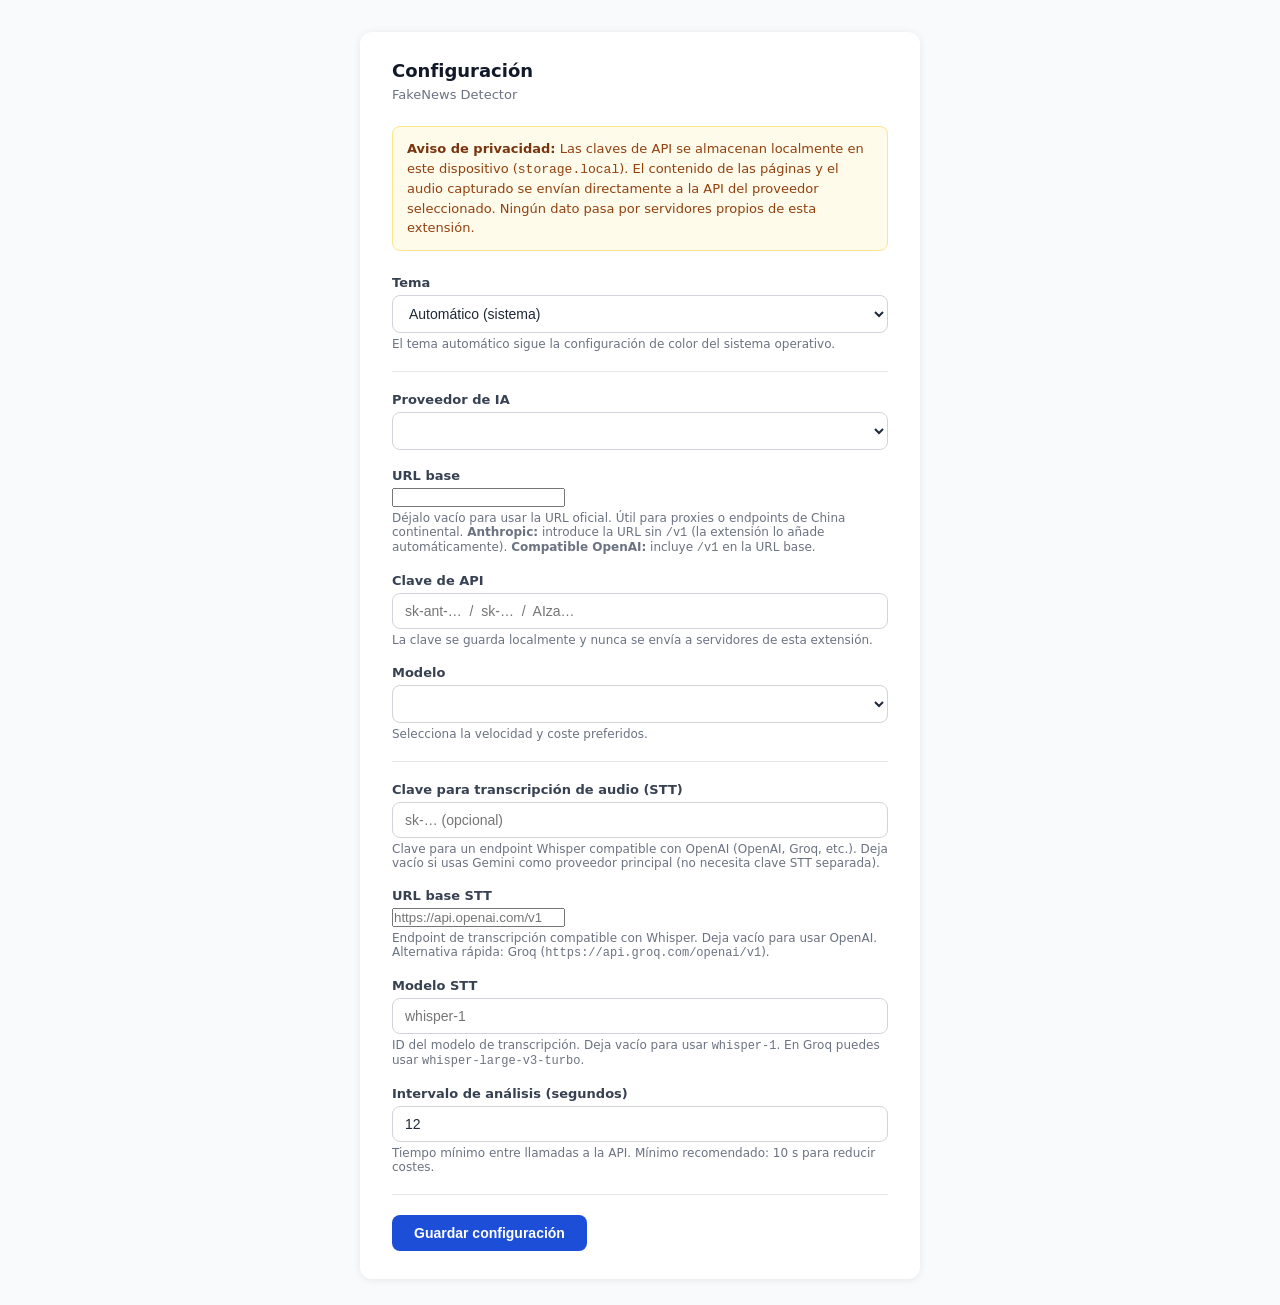
==== options/options.html @ 3ee40a0e "feat: universal AI provider support with protocol adapters and custom endpoints" ====
<!DOCTYPE html>
<html lang="es">
<head>
  <meta charset="UTF-8" />
  <meta name="viewport" content="width=device-width, initial-scale=1.0" />
  <title>FakeNews Detector — Configuración</title>
  <link rel="stylesheet" href="options.css" />
  <!-- Pre-paint theme: synchronous read from sessionStorage prevents FOUC on repeat opens -->
  <script>
    try {
      var _t = sessionStorage.getItem("theme_resolved");
      if (_t === "dark" || _t === "light") document.documentElement.setAttribute("data-theme", _t);
    } catch {}
  </script>
</head>
<body>
  <div class="container">
    <h1>Configuración</h1>
    <p class="subtitle">FakeNews Detector</p>

    <div class="warning-box">
      <strong>Aviso de privacidad:</strong> Las claves de API se almacenan localmente en este dispositivo
      (<code>storage.local</code>). El contenido de las páginas y el audio capturado se envían
      directamente a la API del proveedor seleccionado. Ningún dato pasa por servidores propios de esta extensión.
    </div>

    <!-- Theme -->
    <div class="form-group">
      <label for="select-theme">Tema</label>
      <select id="select-theme">
        <option value="auto">Automático (sistema)</option>
        <option value="light">Claro</option>
        <option value="dark">Oscuro</option>
      </select>
      <p class="hint">El tema automático sigue la configuración de color del sistema operativo.</p>
    </div>

    <div class="divider"></div>

    <!-- Provider — built from PROVIDERS registry by options.js -->
    <div class="form-group">
      <label for="select-provider">Proveedor de IA</label>
      <select id="select-provider">
        <!-- options injected by JS -->
      </select>
    </div>

    <!-- Base URL — editable override; required when provider is "custom" -->
    <div class="form-group" id="baseurl-group">
      <label for="input-baseurl">URL base</label>
      <input type="url" id="input-baseurl" autocomplete="off" placeholder="" />
      <p class="hint">
        Déjalo vacío para usar la URL oficial. Útil para proxies o endpoints de China continental.
        <strong>Anthropic:</strong> introduce la URL sin <code>/v1</code> (la extensión lo añade automáticamente).
        <strong>Compatible OpenAI:</strong> incluye <code>/v1</code> en la URL base.
      </p>
      <p class="field-error" id="baseurl-error" style="display:none;"></p>
    </div>

    <!-- API Key -->
    <div class="form-group" id="apikey-group">
      <label for="input-apikey">Clave de API</label>
      <input type="password" id="input-apikey" autocomplete="off"
             placeholder="sk-ant-…  /  sk-…  /  AIza…" />
      <p class="hint" id="apikey-hint">
        La clave se guarda localmente y nunca se envía a servidores de esta extensión.
      </p>
    </div>

    <!-- Model -->
    <div class="form-group">
      <label for="select-model">Modelo</label>
      <select id="select-model"></select>
      <div id="custom-model-group" style="display:none; margin-top:8px;">
        <input type="text" id="input-model-custom" autocomplete="off"
               placeholder="ID del modelo personalizado" />
      </div>
      <p class="hint" id="model-hint">Selecciona la velocidad y coste preferidos.</p>
    </div>

    <div class="divider"></div>

    <!-- STT section (hidden when provider = openai, openai key covers it) -->
    <div id="stt-group">

      <div class="form-group">
        <label for="input-stt-key">Clave para transcripción de audio (STT)</label>
        <input type="password" id="input-stt-key" autocomplete="off" placeholder="sk-… (opcional)" />
        <p class="hint">
          Clave para un endpoint Whisper compatible con OpenAI (OpenAI, Groq, etc.).
          Deja vacío si usas Gemini como proveedor principal (no necesita clave STT separada).
        </p>
      </div>

      <div class="form-group">
        <label for="input-stt-baseurl">URL base STT</label>
        <input type="url" id="input-stt-baseurl" autocomplete="off"
               placeholder="https://api.openai.com/v1" />
        <p class="hint">
          Endpoint de transcripción compatible con Whisper. Deja vacío para usar OpenAI.
          Alternativa rápida: Groq (<code>https://api.groq.com/openai/v1</code>).
        </p>
        <p class="field-error" id="stt-baseurl-error" style="display:none;"></p>
      </div>

      <div class="form-group">
        <label for="input-stt-model">Modelo STT</label>
        <input type="text" id="input-stt-model" autocomplete="off" placeholder="whisper-1" />
        <p class="hint">
          ID del modelo de transcripción. Deja vacío para usar <code>whisper-1</code>.
          En Groq puedes usar <code>whisper-large-v3-turbo</code>.
        </p>
      </div>

    </div>

    <!-- Interval -->
    <div class="form-group">
      <label for="input-interval">Intervalo de análisis (segundos)</label>
      <input type="number" id="input-interval" min="5" max="300" step="1" value="12" />
      <p class="hint">Tiempo mínimo entre llamadas a la API. Mínimo recomendado: 10 s para reducir costes.</p>
    </div>

    <div class="divider"></div>

    <button class="btn-save" id="btn-save">Guardar configuración</button>
    <span class="confirm-msg" id="confirm-msg">✓ Guardado</span>
  </div>

  <script type="module" src="options.js"></script>
</body>
</html>
---- options/options.css ----
/* options/options.css */

/* ── Color tokens ──────────────────────────────────────────── */
:root {
  --bg:                #f9fafb;
  --surface:           #ffffff;
  --text:              #1f2937;
  --text-strong:       #111827;
  --text-muted:        #6b7280;
  --text-secondary:    #374151;
  --border:            #e5e7eb;
  --border-input:      #d1d5db;
  --shadow:            rgba(0,0,0,0.08);
  --warning-bg:        #fffbeb;
  --warning-border:    #fde68a;
  --warning-text:      #92400e;
  --warning-strong:    #78350f;
  --success-text:      #059669;
}

:root[data-theme="dark"] {
  --bg:                #111827;
  --surface:           #1f2937;
  --text:              #f3f4f6;
  --text-strong:       #f9fafb;
  --text-muted:        #9ca3af;
  --text-secondary:    #d1d5db;
  --border:            #374151;
  --border-input:      #4b5563;
  --shadow:            rgba(0,0,0,0.35);
  --warning-bg:        #1c1300;
  --warning-border:    #78350f;
  --warning-text:      #fbbf24;
  --warning-strong:    #fcd34d;
  --success-text:      #34d399;
}

/* ── Reset ─────────────────────────────────────────────────── */
*, *::before, *::after { box-sizing: border-box; margin: 0; padding: 0; }

body {
  font-family: system-ui, -apple-system, sans-serif;
  font-size: 14px;
  color: var(--text);
  background: var(--bg);
  padding: 32px 16px;
}

.container {
  max-width: 560px;
  margin: 0 auto;
  background: var(--surface);
  border-radius: 12px;
  padding: 28px 32px;
  box-shadow: 0 1px 8px var(--shadow);
}

h1 {
  font-size: 18px;
  font-weight: 700;
  color: var(--text-strong);
  margin-bottom: 6px;
}

.subtitle {
  font-size: 13px;
  color: var(--text-muted);
  margin-bottom: 24px;
}

.warning-box {
  background: var(--warning-bg);
  border: 1px solid var(--warning-border);
  border-radius: 8px;
  padding: 12px 14px;
  font-size: 13px;
  color: var(--warning-text);
  margin-bottom: 24px;
  line-height: 1.5;
}

.warning-box strong { color: var(--warning-strong); }

.form-group { margin-bottom: 18px; }

label {
  display: block;
  font-weight: 600;
  font-size: 13px;
  color: var(--text-secondary);
  margin-bottom: 5px;
}

.hint {
  font-size: 12px;
  color: var(--text-muted);
  margin-top: 4px;
}

select,
input[type="text"],
input[type="password"],
input[type="number"] {
  width: 100%;
  padding: 9px 12px;
  border: 1px solid var(--border-input);
  border-radius: 8px;
  font-size: 14px;
  color: var(--text);
  background: var(--surface);
  transition: border-color 0.15s;
  outline: none;
}

select:focus,
input:focus {
  border-color: #2563eb;
  box-shadow: 0 0 0 3px rgba(37,99,235,0.15);
}

/* Dark mode: input backgrounds need to match surface */
:root[data-theme="dark"] select,
:root[data-theme="dark"] input[type="text"],
:root[data-theme="dark"] input[type="password"],
:root[data-theme="dark"] input[type="number"] {
  color-scheme: dark;
}

.divider {
  height: 1px;
  background: var(--border);
  margin: 20px 0;
}

.btn-save {
  background: #1d4ed8;
  color: #fff;
  border: none;
  border-radius: 8px;
  padding: 10px 22px;
  font-size: 14px;
  font-weight: 600;
  cursor: pointer;
  transition: background 0.15s;
}

.btn-save:hover { background: #1e40af; }

.confirm-msg {
  display: inline-block;
  margin-left: 12px;
  font-size: 13px;
  color: var(--success-text);
  opacity: 0;
  transition: opacity 0.3s;
}

.confirm-msg.visible { opacity: 1; }

#stt-group { transition: opacity 0.2s; }

/* Base URL required highlight (custom provider) */
.input-required {
  border-color: #b45309 !important;
  box-shadow: 0 0 0 3px rgba(180,83,9,0.15);
}

:root[data-theme="dark"] .input-required {
  border-color: #d97706 !important;
  box-shadow: 0 0 0 3px rgba(217,119,6,0.2);
}

/* Inline field error message */
.field-error {
  font-size: 12px;
  color: #dc2626;
  margin-top: 4px;
}

:root[data-theme="dark"] .field-error {
  color: #f87171;
}
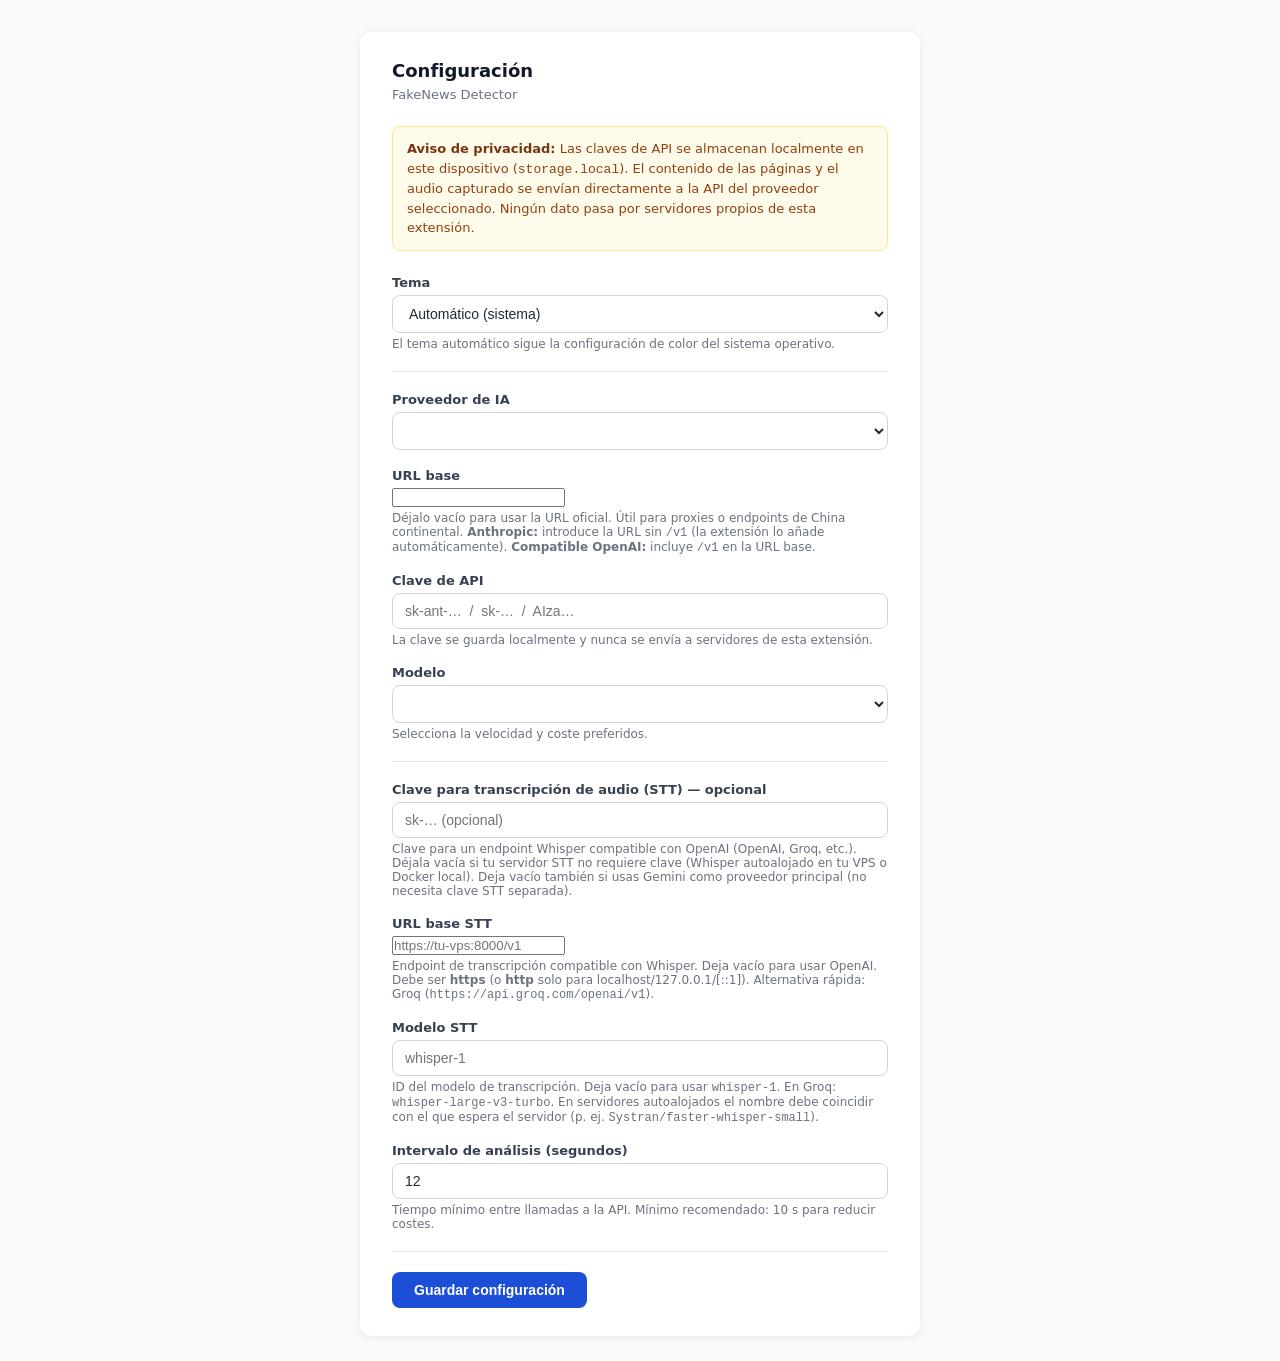
==== commit 7215bb48: "feat: keyless self-hosted Whisper STT (local or remote https VPS)" ====
--- a/options/options.html
+++ b/options/options.html
@@ -80,24 +80,26 @@
 
     <div class="divider"></div>
 
-    <!-- STT section (hidden when provider = openai, openai key covers it) -->
+    <!-- STT section (always visible; openai provider users may configure a custom STT endpoint) -->
     <div id="stt-group">
 
       <div class="form-group">
-        <label for="input-stt-key">Clave para transcripción de audio (STT)</label>
+        <label for="input-stt-key">Clave para transcripción de audio (STT) — opcional</label>
         <input type="password" id="input-stt-key" autocomplete="off" placeholder="sk-… (opcional)" />
         <p class="hint">
           Clave para un endpoint Whisper compatible con OpenAI (OpenAI, Groq, etc.).
-          Deja vacío si usas Gemini como proveedor principal (no necesita clave STT separada).
+          Déjala vacía si tu servidor STT no requiere clave (Whisper autoalojado en tu VPS o Docker local).
+          Deja vacío también si usas Gemini como proveedor principal (no necesita clave STT separada).
         </p>
       </div>
 
       <div class="form-group">
         <label for="input-stt-baseurl">URL base STT</label>
         <input type="url" id="input-stt-baseurl" autocomplete="off"
-               placeholder="https://api.openai.com/v1" />
+               placeholder="https://tu-vps:8000/v1" />
         <p class="hint">
           Endpoint de transcripción compatible con Whisper. Deja vacío para usar OpenAI.
+          Debe ser <strong>https</strong> (o <strong>http</strong> solo para localhost/127.0.0.1/[::1]).
           Alternativa rápida: Groq (<code>https://api.groq.com/openai/v1</code>).
         </p>
         <p class="field-error" id="stt-baseurl-error" style="display:none;"></p>
@@ -108,7 +110,9 @@
         <input type="text" id="input-stt-model" autocomplete="off" placeholder="whisper-1" />
         <p class="hint">
           ID del modelo de transcripción. Deja vacío para usar <code>whisper-1</code>.
-          En Groq puedes usar <code>whisper-large-v3-turbo</code>.
+          En Groq: <code>whisper-large-v3-turbo</code>.
+          En servidores autoalojados el nombre debe coincidir con el que espera el servidor
+          (p.&nbsp;ej. <code>Systran/faster-whisper-small</code>).
         </p>
       </div>
 
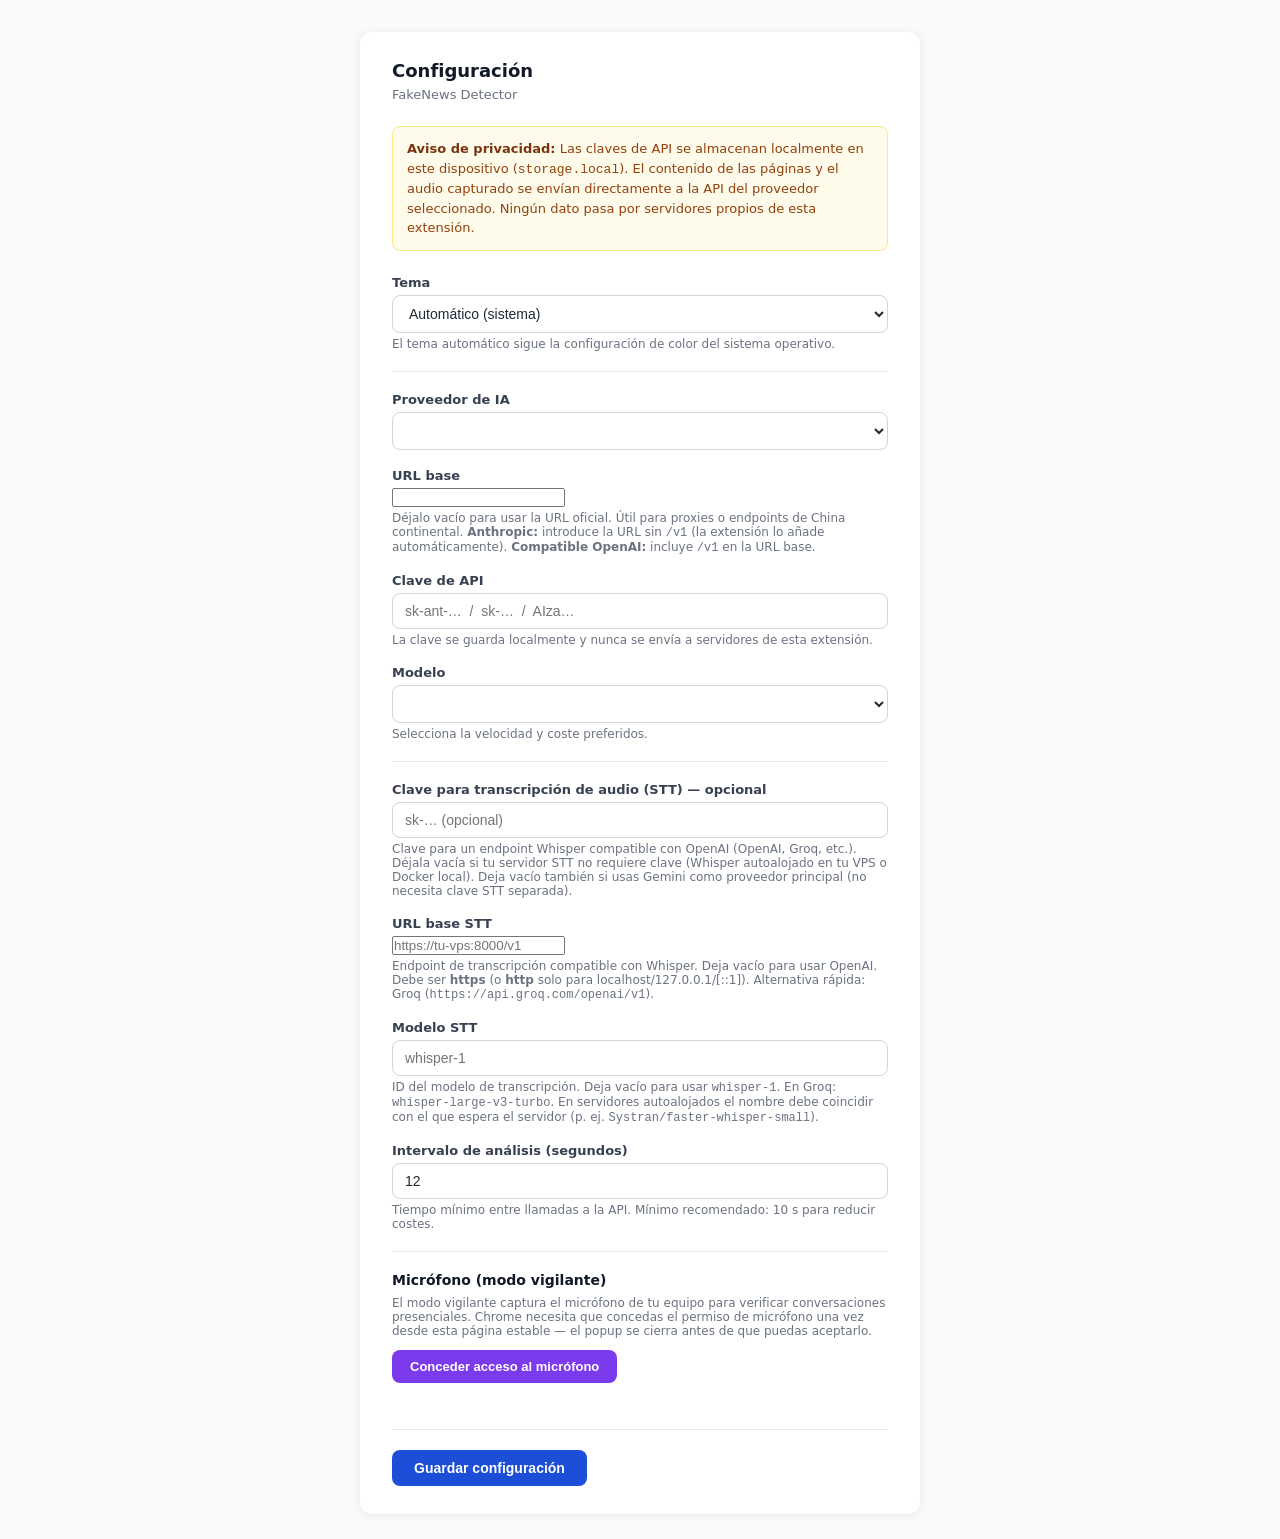
==== commit 5a7f905b: "fix: side panel follows active tab, mic permission via options page, per-browser install guides - Fi" ====
--- a/options/options.html
+++ b/options/options.html
@@ -127,6 +127,19 @@
 
     <div class="divider"></div>
 
+    <!-- Microphone permission (Chrome / Edge only) -->
+    <div id="mic-permission-section">
+      <h2 class="section-title">Micrófono (modo vigilante)</h2>
+      <p class="hint" style="margin-bottom: 12px;">
+        El modo vigilante captura el micrófono de tu equipo para verificar conversaciones presenciales.
+        Chrome necesita que concedas el permiso de micrófono una vez desde esta página estable — el popup se cierra antes de que puedas aceptarlo.
+      </p>
+      <button class="btn-mic-grant" id="btn-grant-mic">Conceder acceso al micrófono</button>
+      <p class="mic-perm-status" id="mic-perm-status"></p>
+    </div>
+
+    <div class="divider"></div>
+
     <button class="btn-save" id="btn-save">Guardar configuración</button>
     <span class="confirm-msg" id="confirm-msg">✓ Guardado</span>
   </div>
--- a/options/options.css
+++ b/options/options.css
@@ -180,3 +180,41 @@
 :root[data-theme="dark"] .field-error {
   color: #f87171;
 }
+
+/* ── Microphone permission section ─────────────────────────── */
+.section-title {
+  font-size: 14px;
+  font-weight: 700;
+  color: var(--text-strong);
+  margin-bottom: 8px;
+}
+
+.btn-mic-grant {
+  background: #7c3aed;
+  color: #fff;
+  border: none;
+  border-radius: 8px;
+  padding: 9px 18px;
+  font-size: 13px;
+  font-weight: 600;
+  cursor: pointer;
+  transition: background 0.15s;
+}
+
+.btn-mic-grant:hover:not(:disabled) { background: #6d28d9; }
+
+.btn-mic-grant:disabled {
+  opacity: 0.55;
+  cursor: not-allowed;
+}
+
+.mic-perm-status {
+  font-size: 13px;
+  margin-top: 8px;
+  min-height: 18px;
+}
+
+.mic-perm-success { color: var(--success-text); }
+.mic-perm-error   { color: #dc2626; }
+
+:root[data-theme="dark"] .mic-perm-error { color: #f87171; }
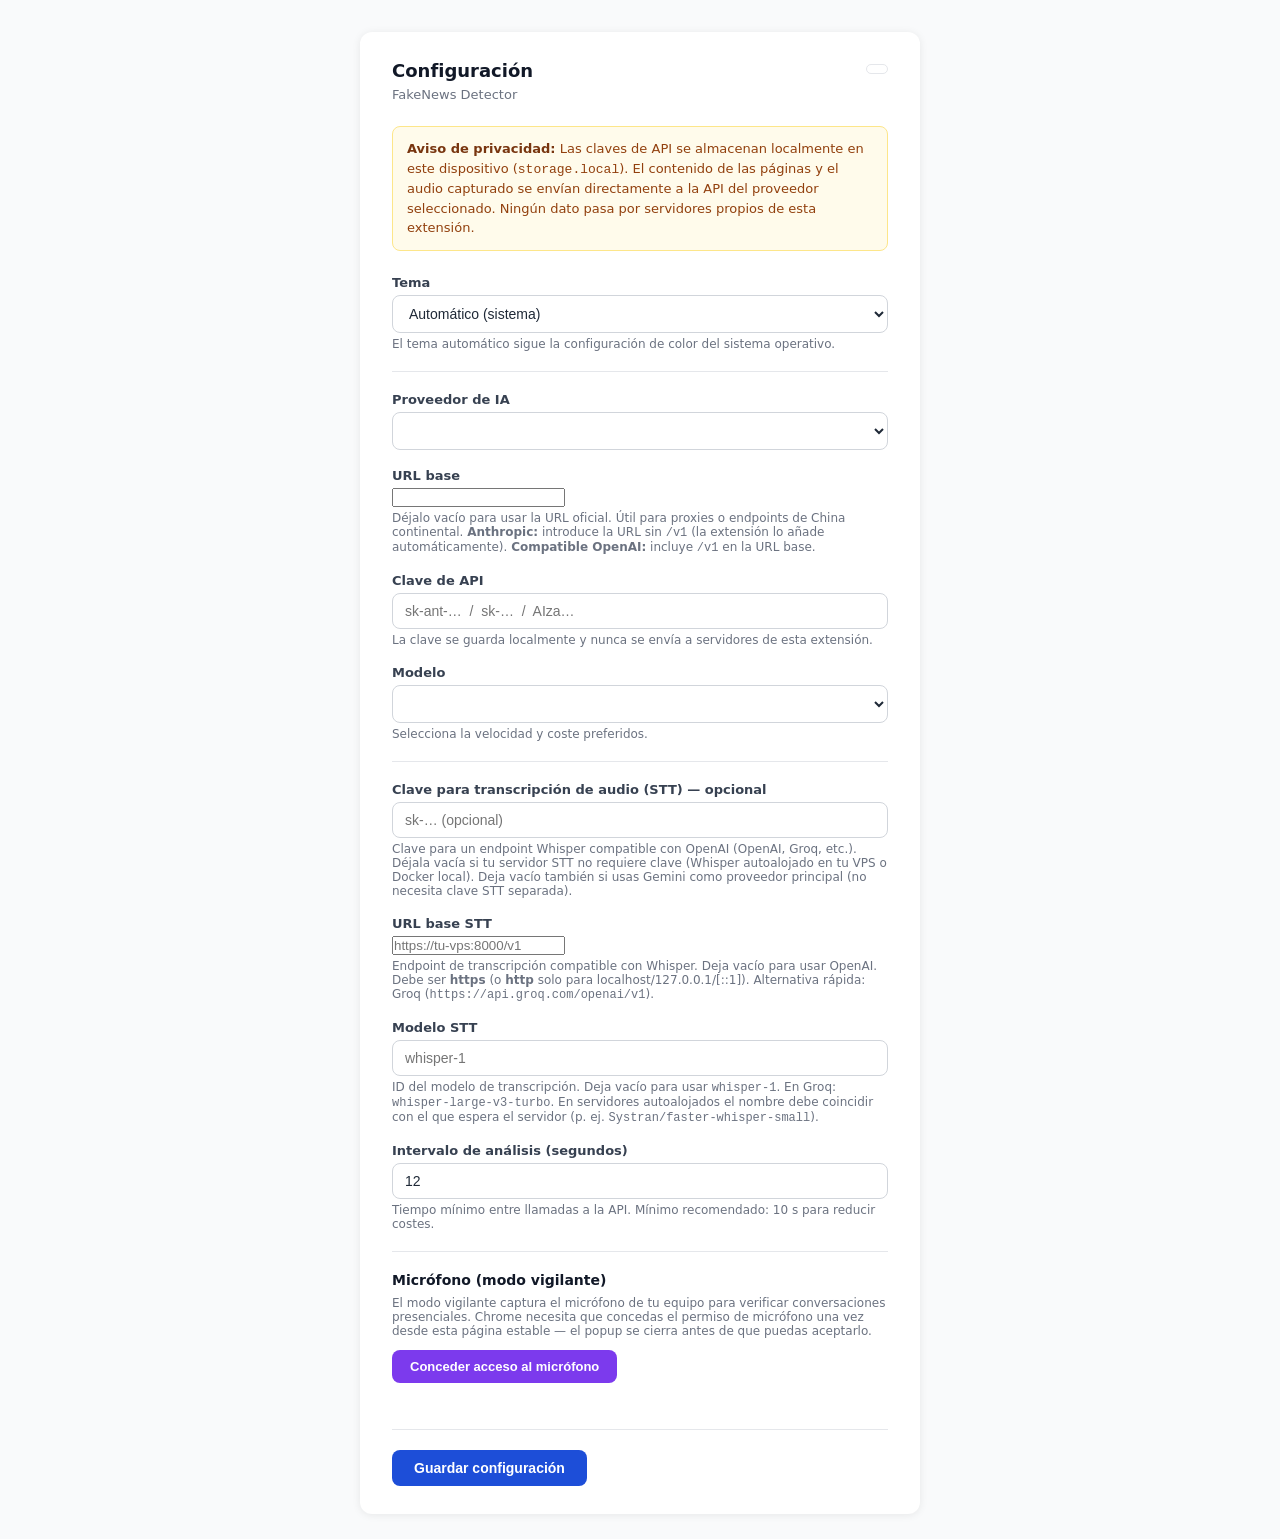
==== commit 146fa7e1: "feat: add Buy Me a Coffee donation chip to options, popup, and side panel headers" ====
--- a/options/options.html
+++ b/options/options.html
@@ -5,18 +5,19 @@
   <meta name="viewport" content="width=device-width, initial-scale=1.0" />
   <title>FakeNews Detector — Configuración</title>
   <link rel="stylesheet" href="options.css" />
-  <!-- Pre-paint theme: synchronous read from sessionStorage prevents FOUC on repeat opens -->
-  <script>
-    try {
-      var _t = sessionStorage.getItem("theme_resolved");
-      if (_t === "dark" || _t === "light") document.documentElement.setAttribute("data-theme", _t);
-    } catch {}
-  </script>
+  <!-- Pre-paint theme (external script — MV3 CSP blocks inline scripts) -->
+  <script src="../lib/theme-preload.js"></script>
 </head>
 <body>
   <div class="container">
-    <h1>Configuración</h1>
-    <p class="subtitle">FakeNews Detector</p>
+    <div class="options-header">
+      <div class="options-header-text">
+        <h1>Configuración</h1>
+        <p class="subtitle">FakeNews Detector</p>
+      </div>
+      <a class="donate-chip" id="donate-chip" target="_blank" rel="noopener noreferrer"
+         title="Apoya el desarrollo de esta extensión"></a>
+    </div>
 
     <div class="warning-box">
       <strong>Aviso de privacidad:</strong> Las claves de API se almacenan localmente en este dispositivo
--- a/options/options.css
+++ b/options/options.css
@@ -55,6 +55,42 @@
   box-shadow: 0 1px 8px var(--shadow);
 }
 
+/* ── Options header (title block + donate chip) ─────────────── */
+.options-header {
+  display: flex;
+  align-items: flex-start;
+  justify-content: space-between;
+  gap: 12px;
+  margin-bottom: 24px;
+}
+
+.options-header .subtitle {
+  margin-bottom: 0;
+}
+
+/* ── Donation chip ──────────────────────────────────────────── */
+.donate-chip {
+  display: inline-flex;
+  align-items: center;
+  padding: 4px 10px;
+  border-radius: 9999px;
+  font-size: 11px;
+  font-weight: 500;
+  color: var(--text-muted);
+  background: var(--surface);
+  border: 1px solid var(--border);
+  text-decoration: none;
+  white-space: nowrap;
+  flex-shrink: 0;
+  margin-top: 4px;
+  transition: background 0.15s, color 0.15s;
+}
+
+.donate-chip:hover {
+  color: var(--text);
+  background: var(--border);
+}
+
 h1 {
   font-size: 18px;
   font-weight: 700;
@@ -65,7 +101,7 @@
 .subtitle {
   font-size: 13px;
   color: var(--text-muted);
-  margin-bottom: 24px;
+  margin-bottom: 0;
 }
 
 .warning-box {
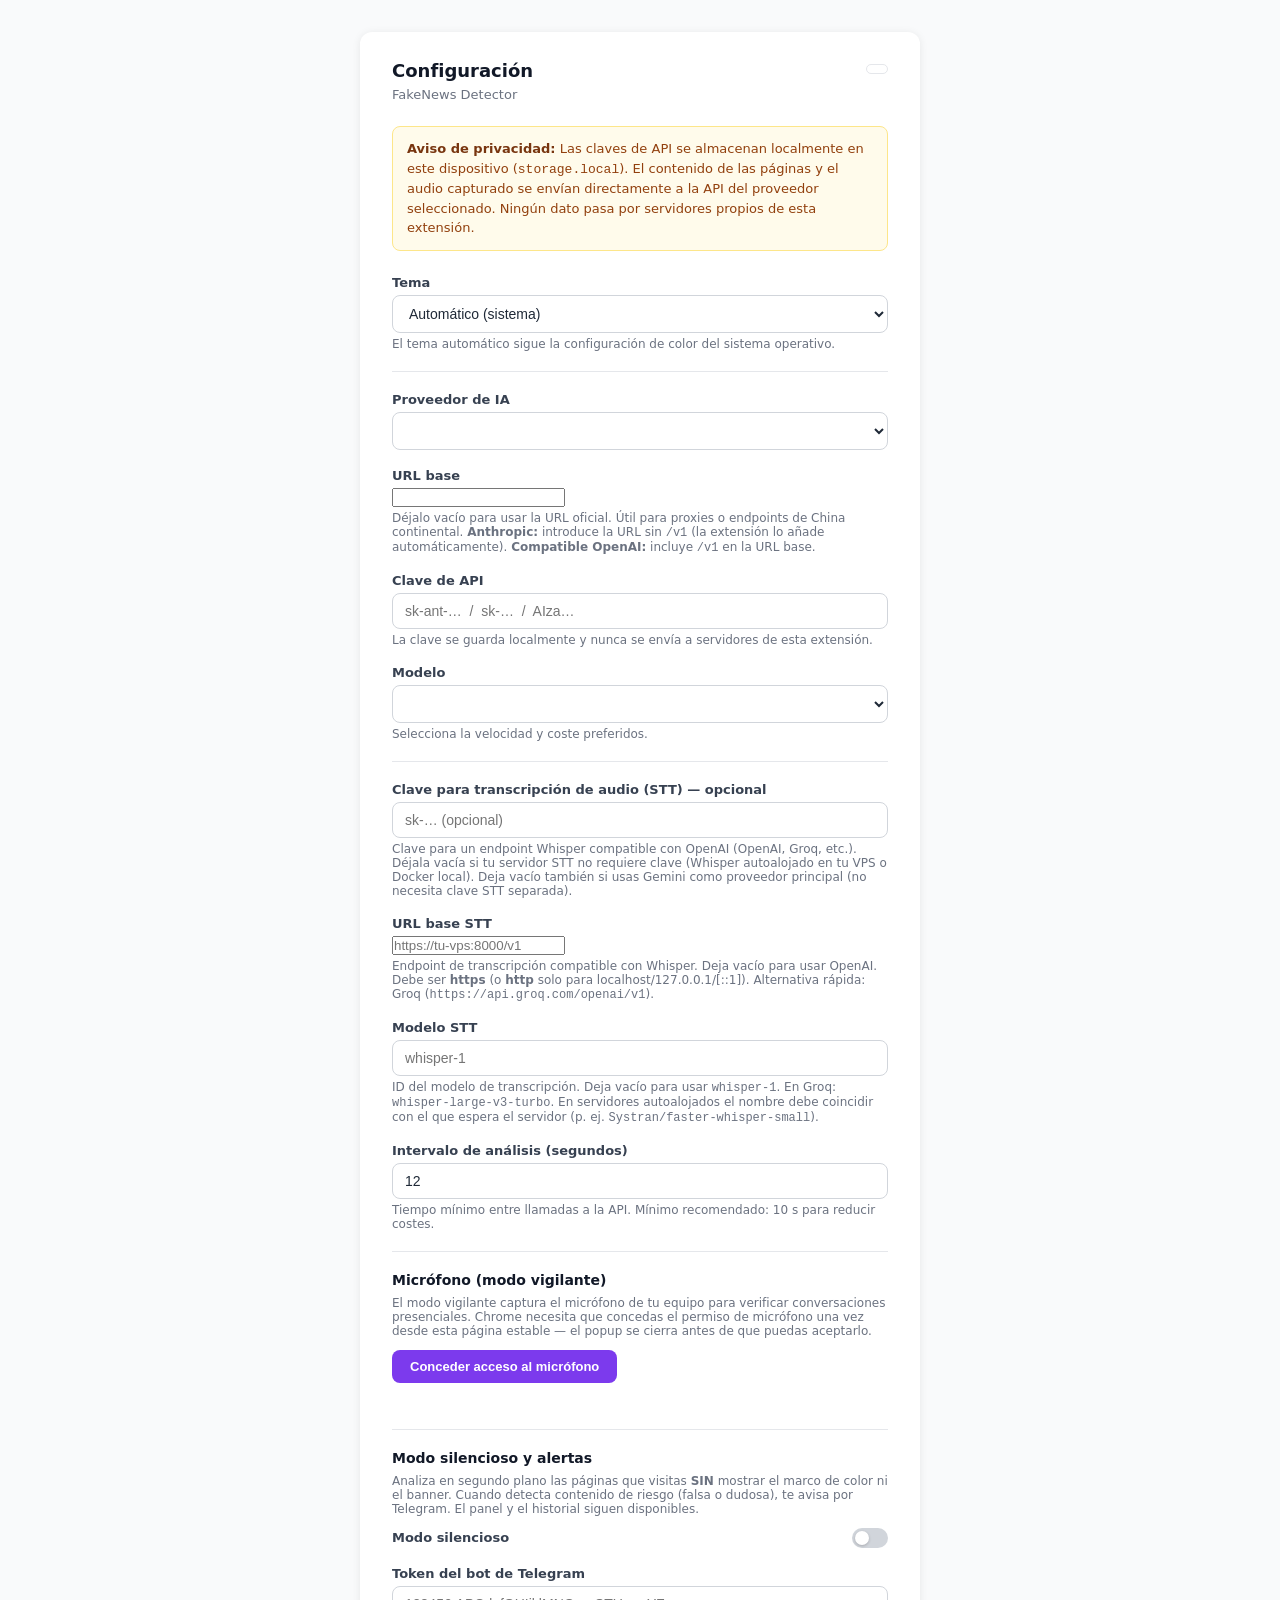
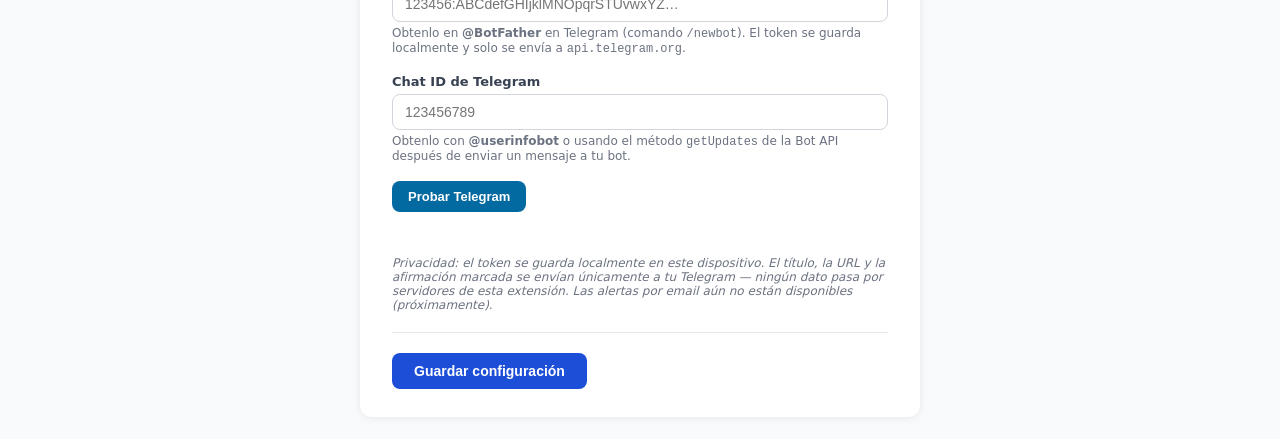
==== commit 1535ee19: "feat: silent mode with background analysis and Telegram alerts on risky verdicts" ====
--- a/options/options.html
+++ b/options/options.html
@@ -141,6 +141,60 @@
 
     <div class="divider"></div>
 
+    <!-- Silent mode + Telegram alerts -->
+    <div id="silent-mode-section">
+      <h2 class="section-title">Modo silencioso y alertas</h2>
+      <p class="hint" style="margin-bottom:12px;">
+        Analiza en segundo plano las páginas que visitas <strong>SIN</strong> mostrar el marco de color
+        ni el banner. Cuando detecta contenido de riesgo (falsa o dudosa), te avisa por Telegram.
+        El panel y el historial siguen disponibles.
+      </p>
+
+      <div class="form-group">
+        <div class="toggle-row">
+          <span class="toggle-label-text">Modo silencioso</span>
+          <label class="toggle-switch">
+            <input type="checkbox" id="toggle-silent-mode"
+                   role="switch" aria-label="Modo silencioso" />
+            <span class="toggle-slider" aria-hidden="true"></span>
+          </label>
+        </div>
+      </div>
+
+      <div class="form-group">
+        <label for="input-tg-token">Token del bot de Telegram</label>
+        <input type="password" id="input-tg-token" autocomplete="off"
+               placeholder="123456:ABCdefGHIjklMNOpqrSTUvwxYZ…" />
+        <p class="hint">
+          Obtenlo en <strong>@BotFather</strong> en Telegram (comando <code>/newbot</code>).
+          El token se guarda localmente y solo se envía a <code>api.telegram.org</code>.
+        </p>
+      </div>
+
+      <div class="form-group">
+        <label for="input-tg-chatid">Chat ID de Telegram</label>
+        <input type="text" id="input-tg-chatid" autocomplete="off"
+               placeholder="123456789" />
+        <p class="hint">
+          Obtenlo con <strong>@userinfobot</strong> o usando el método <code>getUpdates</code>
+          de la Bot API después de enviar un mensaje a tu bot.
+        </p>
+      </div>
+
+      <div class="form-group">
+        <button class="btn-test-tg" id="btn-test-telegram">Probar Telegram</button>
+        <p class="tg-test-status" id="tg-test-status"></p>
+      </div>
+
+      <p class="hint tg-privacy-note">
+        Privacidad: el token se guarda localmente en este dispositivo. El título, la URL
+        y la afirmación marcada se envían únicamente a tu Telegram — ningún dato pasa por
+        servidores de esta extensión. Las alertas por email aún no están disponibles (próximamente).
+      </p>
+    </div>
+
+    <div class="divider"></div>
+
     <button class="btn-save" id="btn-save">Guardar configuración</button>
     <span class="confirm-msg" id="confirm-msg">✓ Guardado</span>
   </div>
--- a/options/options.css
+++ b/options/options.css
@@ -254,3 +254,96 @@
 .mic-perm-error   { color: #dc2626; }
 
 :root[data-theme="dark"] .mic-perm-error { color: #f87171; }
+
+/* ── Silent-mode toggle row ─────────────────────────────────── */
+.toggle-row {
+  display: flex;
+  align-items: center;
+  justify-content: space-between;
+  gap: 10px;
+}
+
+.toggle-label-text {
+  font-weight: 600;
+  font-size: 13px;
+  color: var(--text-secondary);
+}
+
+/* Override the global `label { display: block }` rule for the switch wrapper */
+.toggle-switch {
+  position: relative;
+  display: inline-block;
+  width: 36px;
+  height: 20px;
+  flex-shrink: 0;
+  cursor: pointer;
+  /* reset label defaults */
+  font-weight: normal;
+  margin-bottom: 0;
+  color: inherit;
+}
+
+.toggle-switch input {
+  opacity: 0;
+  width: 0;
+  height: 0;
+  position: absolute;
+}
+
+.toggle-slider {
+  position: absolute;
+  inset: 0;
+  background: var(--border-input);
+  border-radius: 10px;
+  transition: background 0.2s;
+}
+
+.toggle-slider::before {
+  content: "";
+  position: absolute;
+  width: 14px;
+  height: 14px;
+  left: 3px;
+  top: 3px;
+  background: var(--surface);
+  border-radius: 50%;
+  box-shadow: 0 1px 3px rgba(0,0,0,0.2);
+  transition: transform 0.2s;
+}
+
+.toggle-switch input:checked + .toggle-slider { background: #1d4ed8; }
+.toggle-switch input:checked + .toggle-slider::before { transform: translateX(16px); }
+
+/* ── Telegram test button + status ──────────────────────────── */
+.btn-test-tg {
+  background: #0369a1;
+  color: #fff;
+  border: none;
+  border-radius: 8px;
+  padding: 8px 16px;
+  font-size: 13px;
+  font-weight: 600;
+  cursor: pointer;
+  width: auto;
+  transition: background 0.15s;
+}
+
+.btn-test-tg:hover:not(:disabled) { background: #075985; }
+
+.btn-test-tg:disabled {
+  opacity: 0.55;
+  cursor: not-allowed;
+}
+
+.tg-test-status {
+  font-size: 13px;
+  margin-top: 8px;
+  min-height: 18px;
+}
+
+.tg-test-success { color: var(--success-text); }
+.tg-test-error   { color: #dc2626; }
+
+:root[data-theme="dark"] .tg-test-error { color: #f87171; }
+
+.tg-privacy-note { font-style: italic; }
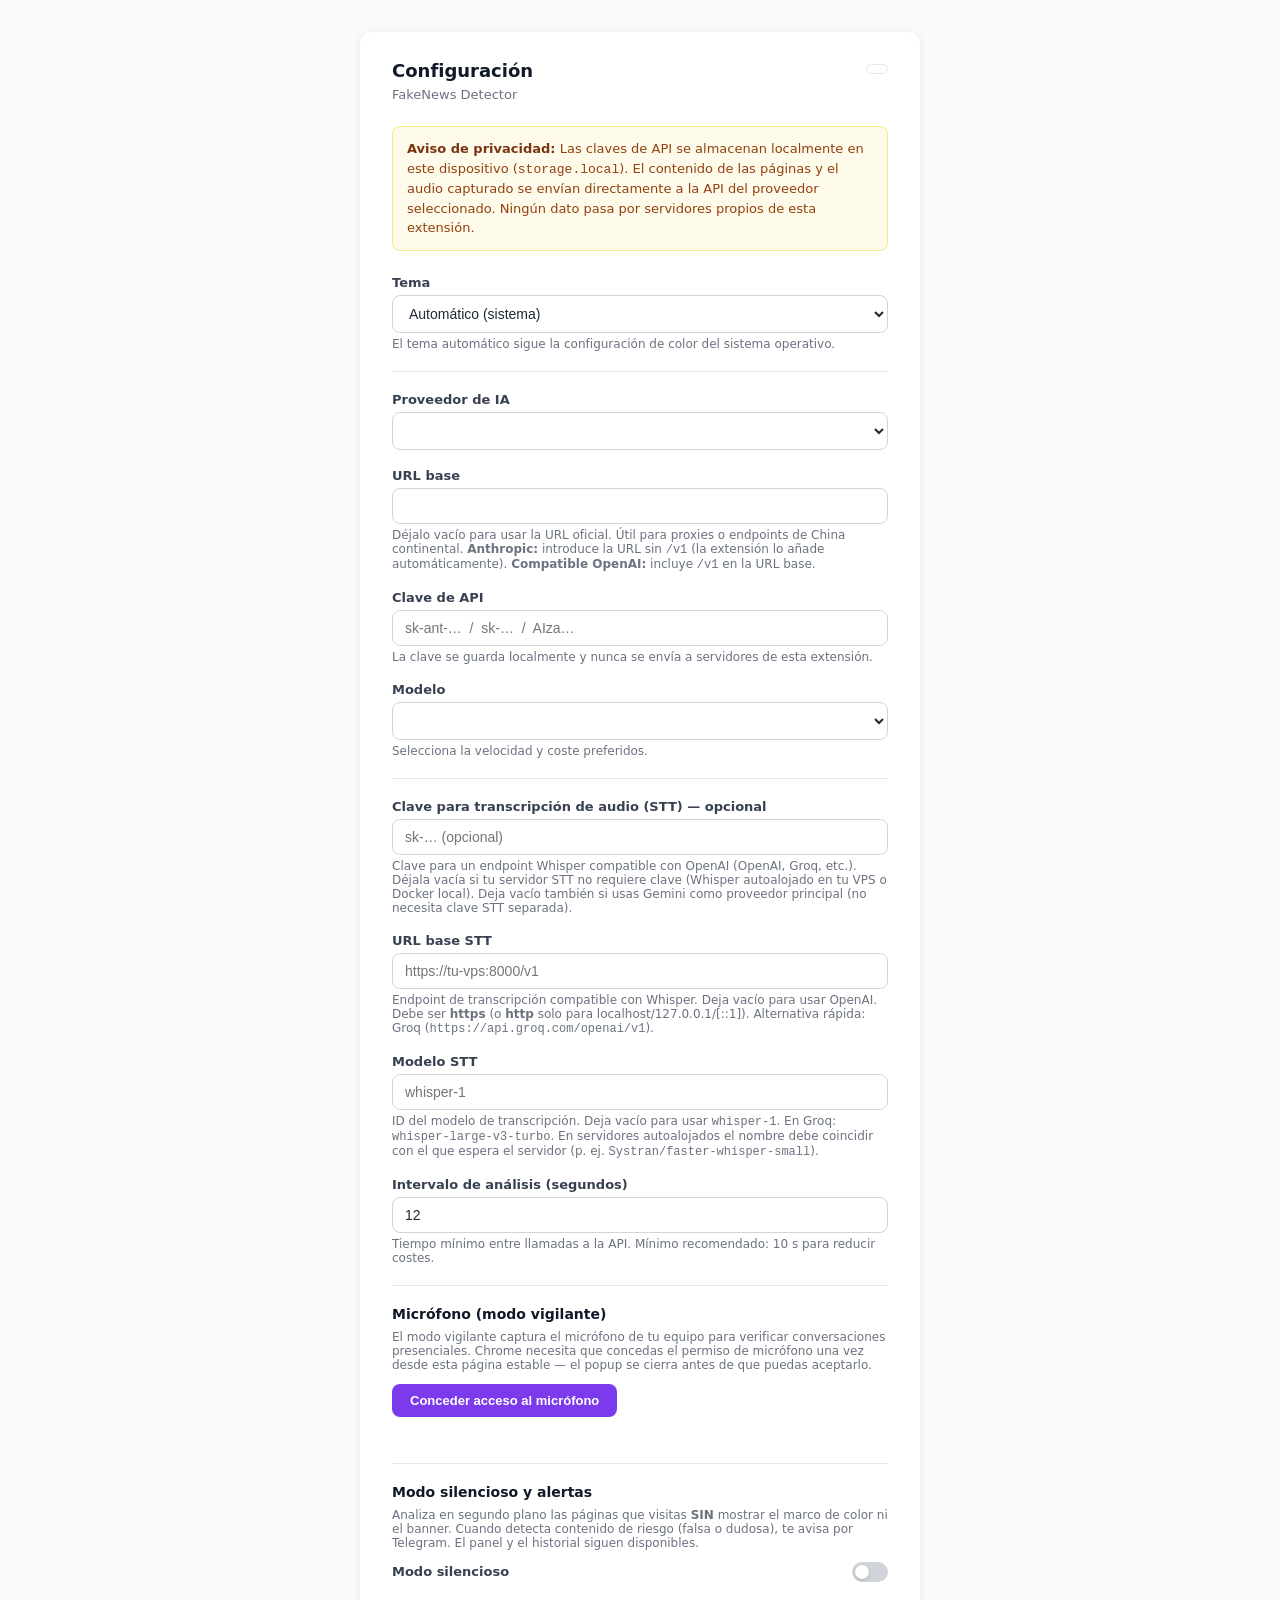
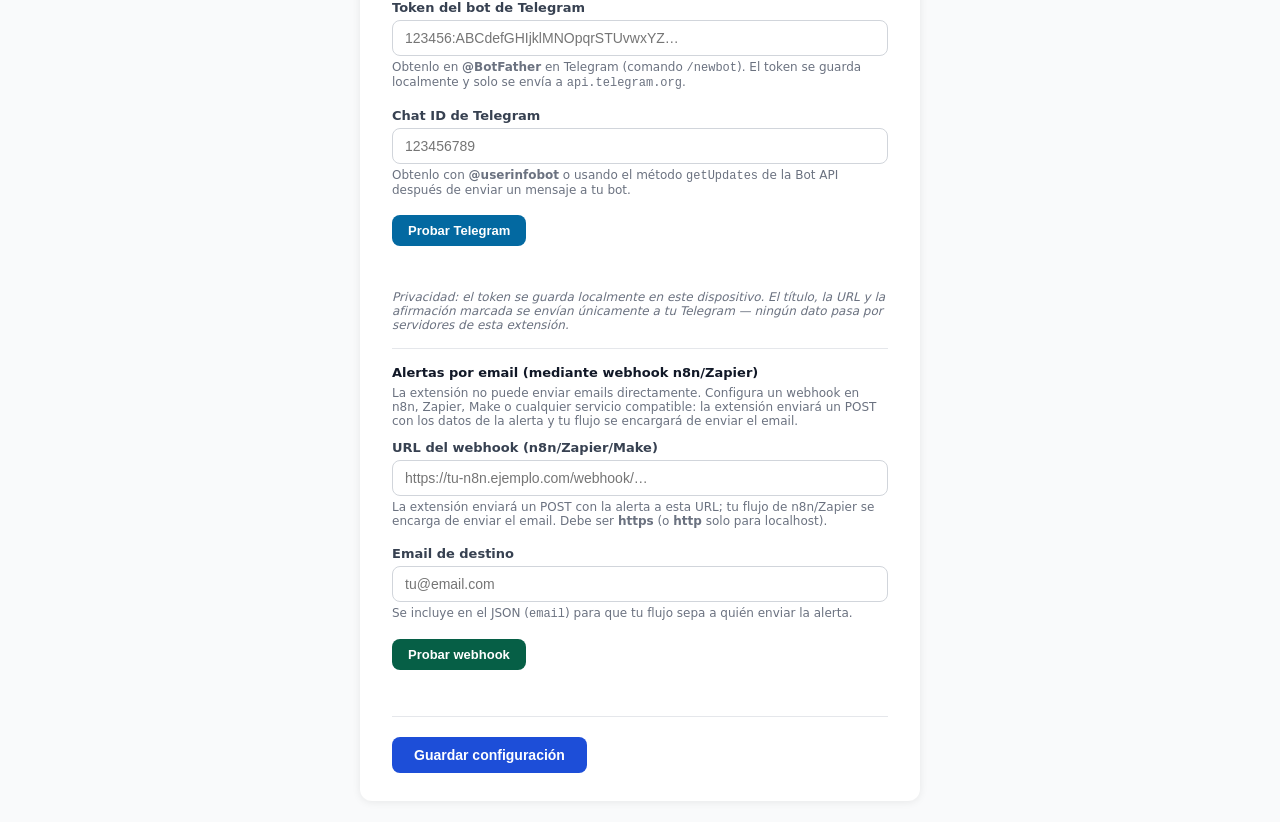
==== commit 8c31441d: "feat: email alerts via webhook (n8n/Zapier) for silent mode, shared dedup with Telegram" ====
--- a/options/options.html
+++ b/options/options.html
@@ -189,8 +189,42 @@
       <p class="hint tg-privacy-note">
         Privacidad: el token se guarda localmente en este dispositivo. El título, la URL
         y la afirmación marcada se envían únicamente a tu Telegram — ningún dato pasa por
-        servidores de esta extensión. Las alertas por email aún no están disponibles (próximamente).
-      </p>
+        servidores de esta extensión.
+      </p>
+
+      <div class="divider" style="margin: 16px 0;"></div>
+
+      <h3 class="subsection-title">Alertas por email (mediante webhook n8n/Zapier)</h3>
+      <p class="hint" style="margin-bottom:12px;">
+        La extensión no puede enviar emails directamente. Configura un webhook en n8n, Zapier, Make
+        o cualquier servicio compatible: la extensión enviará un POST con los datos de la alerta
+        y tu flujo se encargará de enviar el email.
+      </p>
+
+      <div class="form-group">
+        <label for="input-webhook-url">URL del webhook (n8n/Zapier/Make)</label>
+        <input type="url" id="input-webhook-url" autocomplete="off"
+               placeholder="https://tu-n8n.ejemplo.com/webhook/…" />
+        <p class="hint">
+          La extensión enviará un POST con la alerta a esta URL; tu flujo de n8n/Zapier se encarga
+          de enviar el email. Debe ser <strong>https</strong> (o <strong>http</strong> solo para localhost).
+        </p>
+        <p class="field-error" id="webhook-url-error" style="display:none;"></p>
+      </div>
+
+      <div class="form-group">
+        <label for="input-alert-email">Email de destino</label>
+        <input type="email" id="input-alert-email" autocomplete="off"
+               placeholder="tu@email.com" />
+        <p class="hint">
+          Se incluye en el JSON (<code>email</code>) para que tu flujo sepa a quién enviar la alerta.
+        </p>
+      </div>
+
+      <div class="form-group">
+        <button class="btn-test-webhook" id="btn-test-webhook">Probar webhook</button>
+        <p class="webhook-test-status" id="webhook-test-status"></p>
+      </div>
     </div>
 
     <div class="divider"></div>
--- a/options/options.css
+++ b/options/options.css
@@ -347,3 +347,68 @@
 :root[data-theme="dark"] .tg-test-error { color: #f87171; }
 
 .tg-privacy-note { font-style: italic; }
+
+/* ── Webhook subsection heading ─────────────────────────────── */
+.subsection-title {
+  font-size: 13px;
+  font-weight: 700;
+  color: var(--text-strong);
+  margin-bottom: 6px;
+}
+
+/* ── Webhook test button + status ───────────────────────────── */
+.btn-test-webhook {
+  background: #065f46;
+  color: #fff;
+  border: none;
+  border-radius: 8px;
+  padding: 8px 16px;
+  font-size: 13px;
+  font-weight: 600;
+  cursor: pointer;
+  width: auto;
+  transition: background 0.15s;
+}
+
+.btn-test-webhook:hover:not(:disabled) { background: #047857; }
+
+.btn-test-webhook:disabled {
+  opacity: 0.55;
+  cursor: not-allowed;
+}
+
+.webhook-test-status {
+  font-size: 13px;
+  margin-top: 8px;
+  min-height: 18px;
+}
+
+.webhook-test-success { color: var(--success-text); }
+.webhook-test-error   { color: #dc2626; }
+
+:root[data-theme="dark"] .webhook-test-error { color: #f87171; }
+
+/* Make url/email inputs share the same styling as text/password inputs */
+input[type="url"],
+input[type="email"] {
+  width: 100%;
+  padding: 9px 12px;
+  border: 1px solid var(--border-input);
+  border-radius: 8px;
+  font-size: 14px;
+  color: var(--text);
+  background: var(--surface);
+  transition: border-color 0.15s;
+  outline: none;
+}
+
+input[type="url"]:focus,
+input[type="email"]:focus {
+  border-color: #2563eb;
+  box-shadow: 0 0 0 3px rgba(37,99,235,0.15);
+}
+
+:root[data-theme="dark"] input[type="url"],
+:root[data-theme="dark"] input[type="email"] {
+  color-scheme: dark;
+}
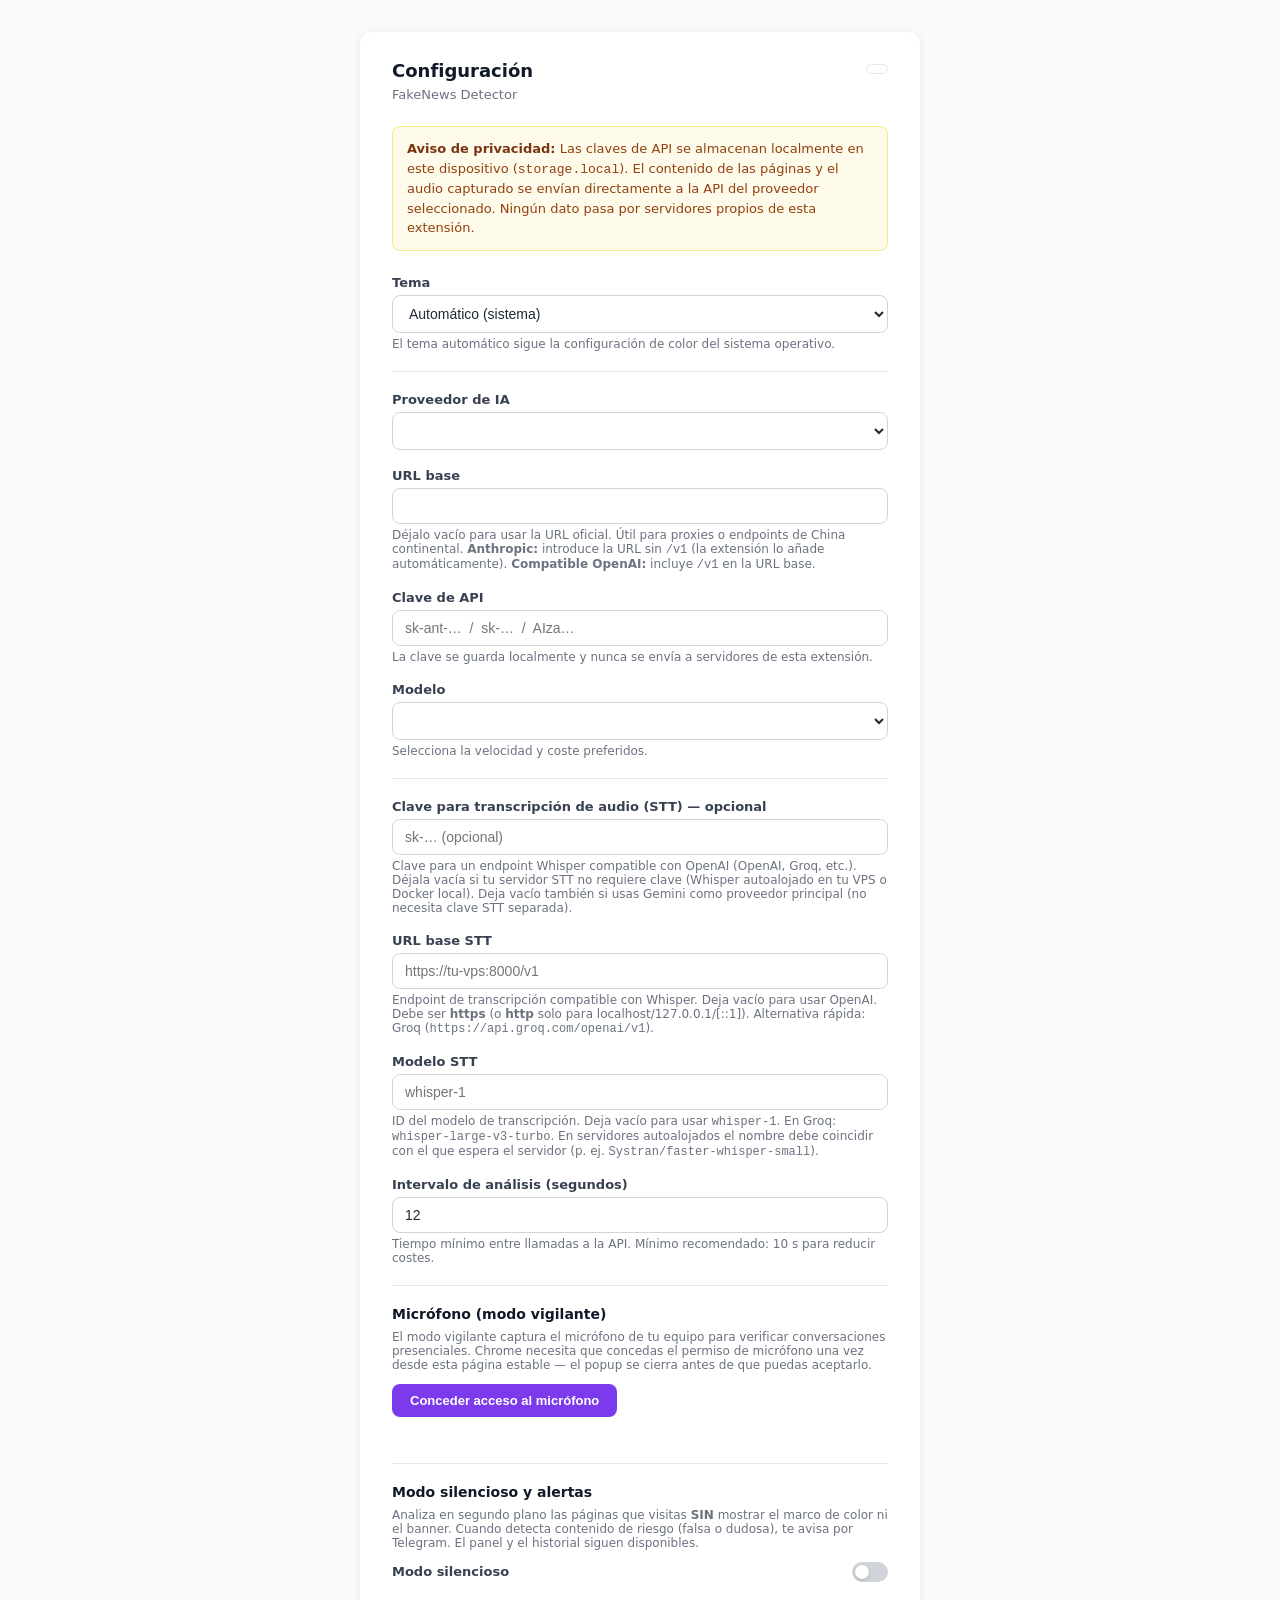
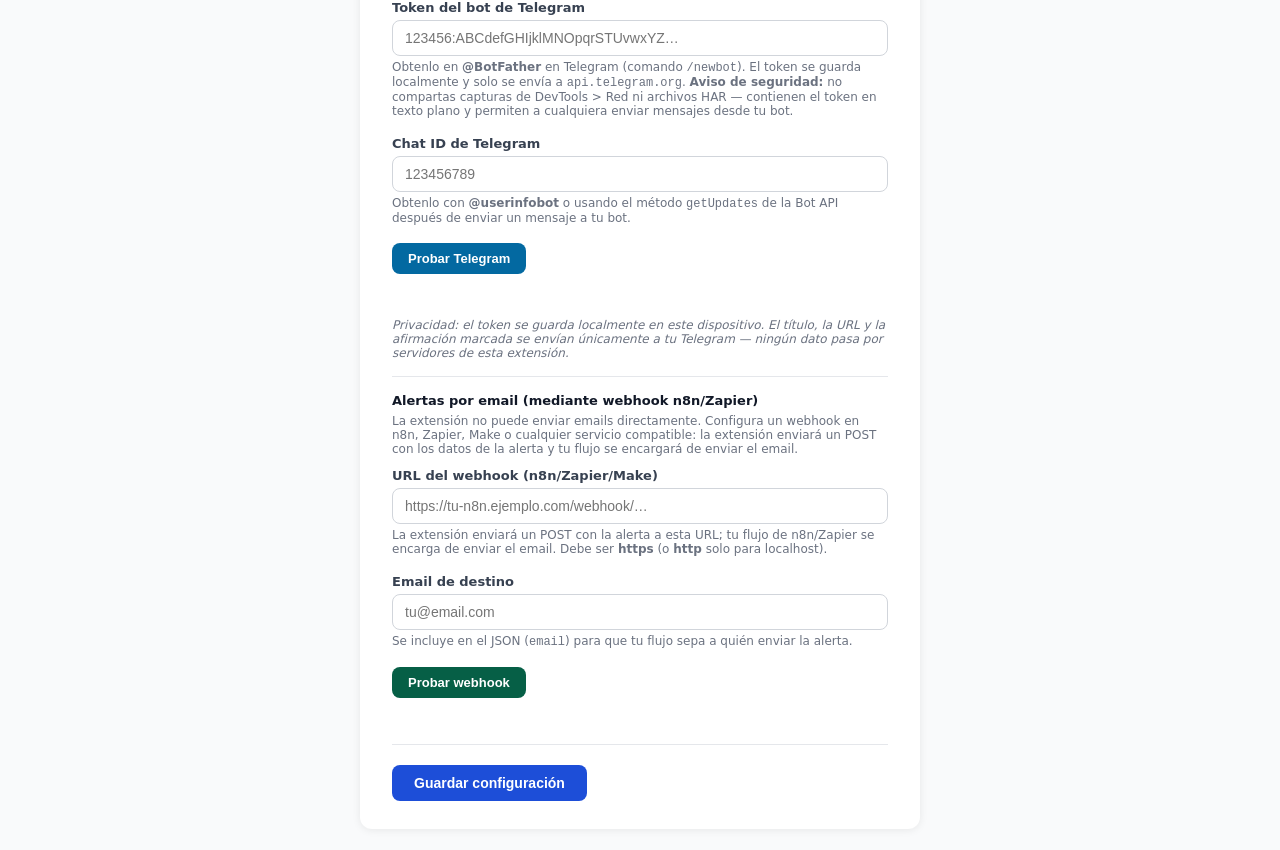
==== commit c8b2757f: "harden: validate provider base URL at request time (defense in depth); offscreen sender guard; Teleg" ====
--- a/options/options.html
+++ b/options/options.html
@@ -168,6 +168,8 @@
         <p class="hint">
           Obtenlo en <strong>@BotFather</strong> en Telegram (comando <code>/newbot</code>).
           El token se guarda localmente y solo se envía a <code>api.telegram.org</code>.
+          <strong>Aviso de seguridad:</strong> no compartas capturas de DevTools &gt; Red ni archivos HAR —
+          contienen el token en texto plano y permiten a cualquiera enviar mensajes desde tu bot.
         </p>
       </div>
 
